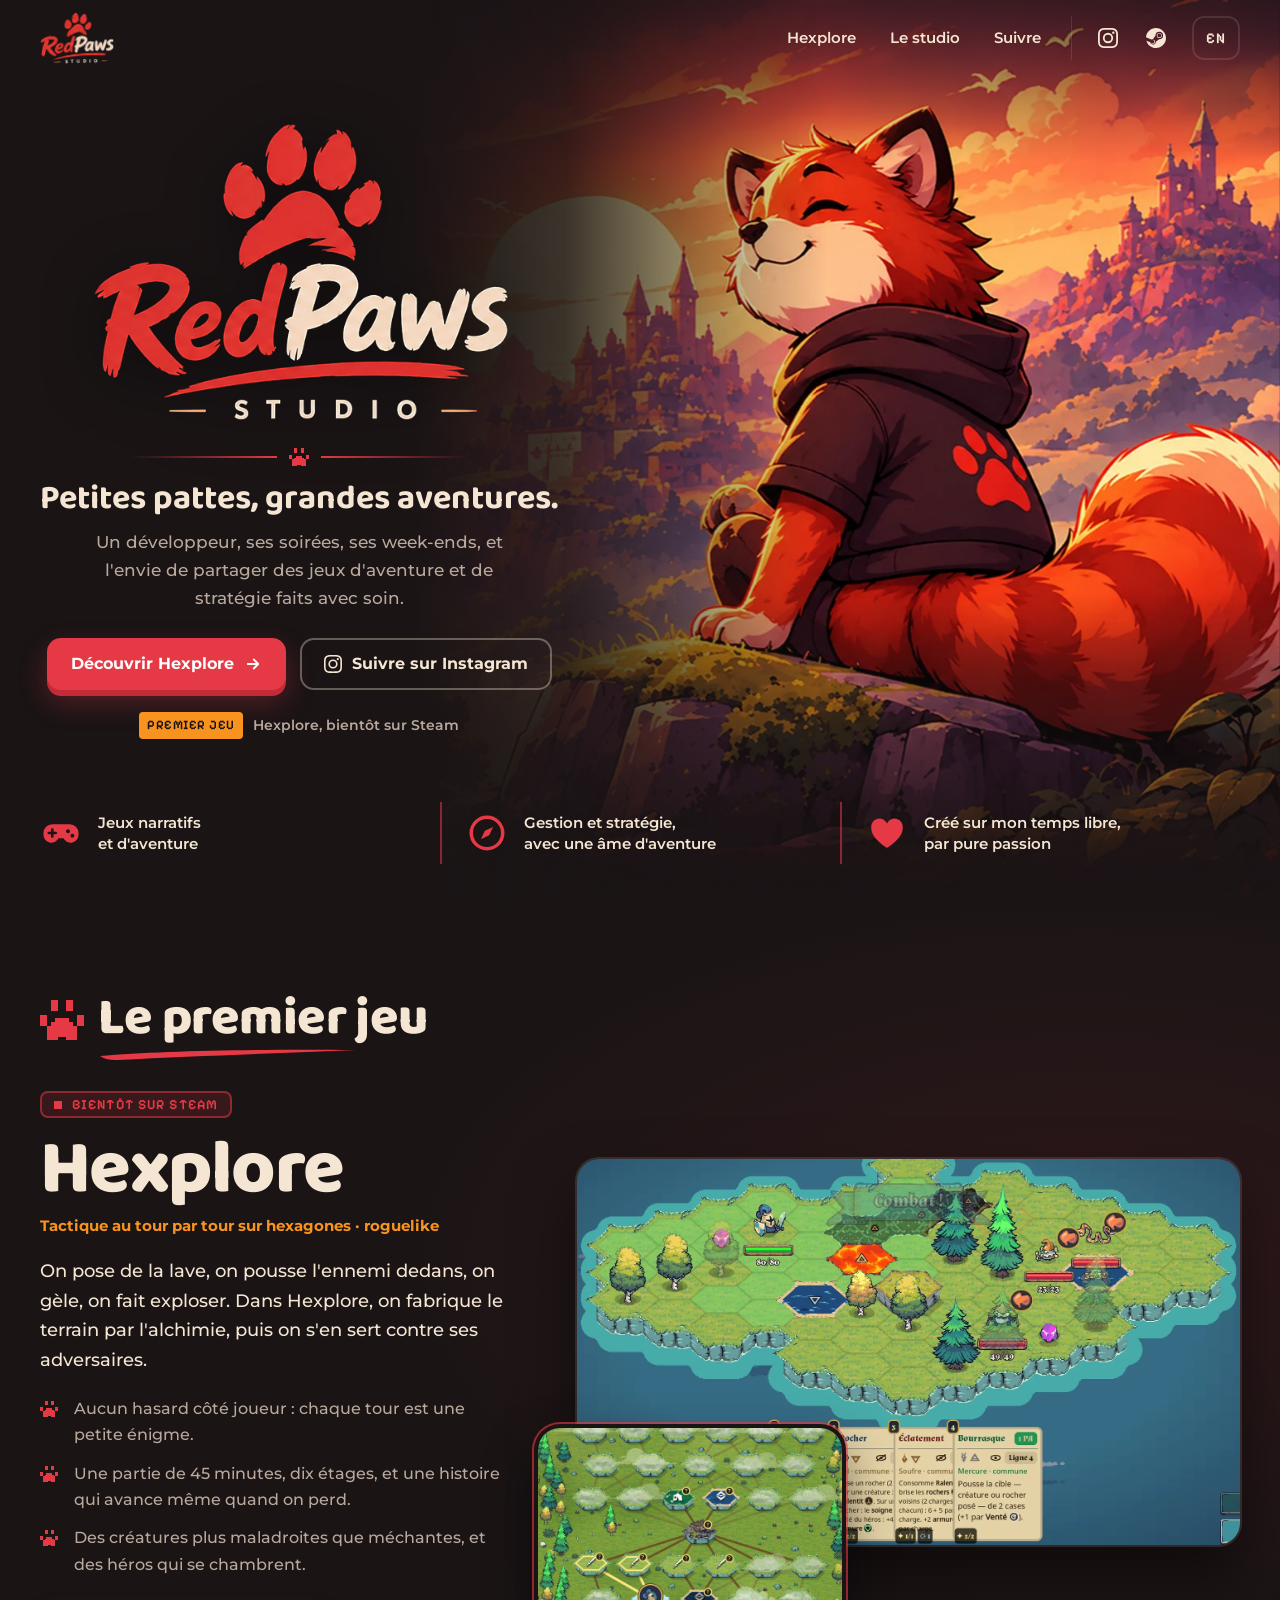
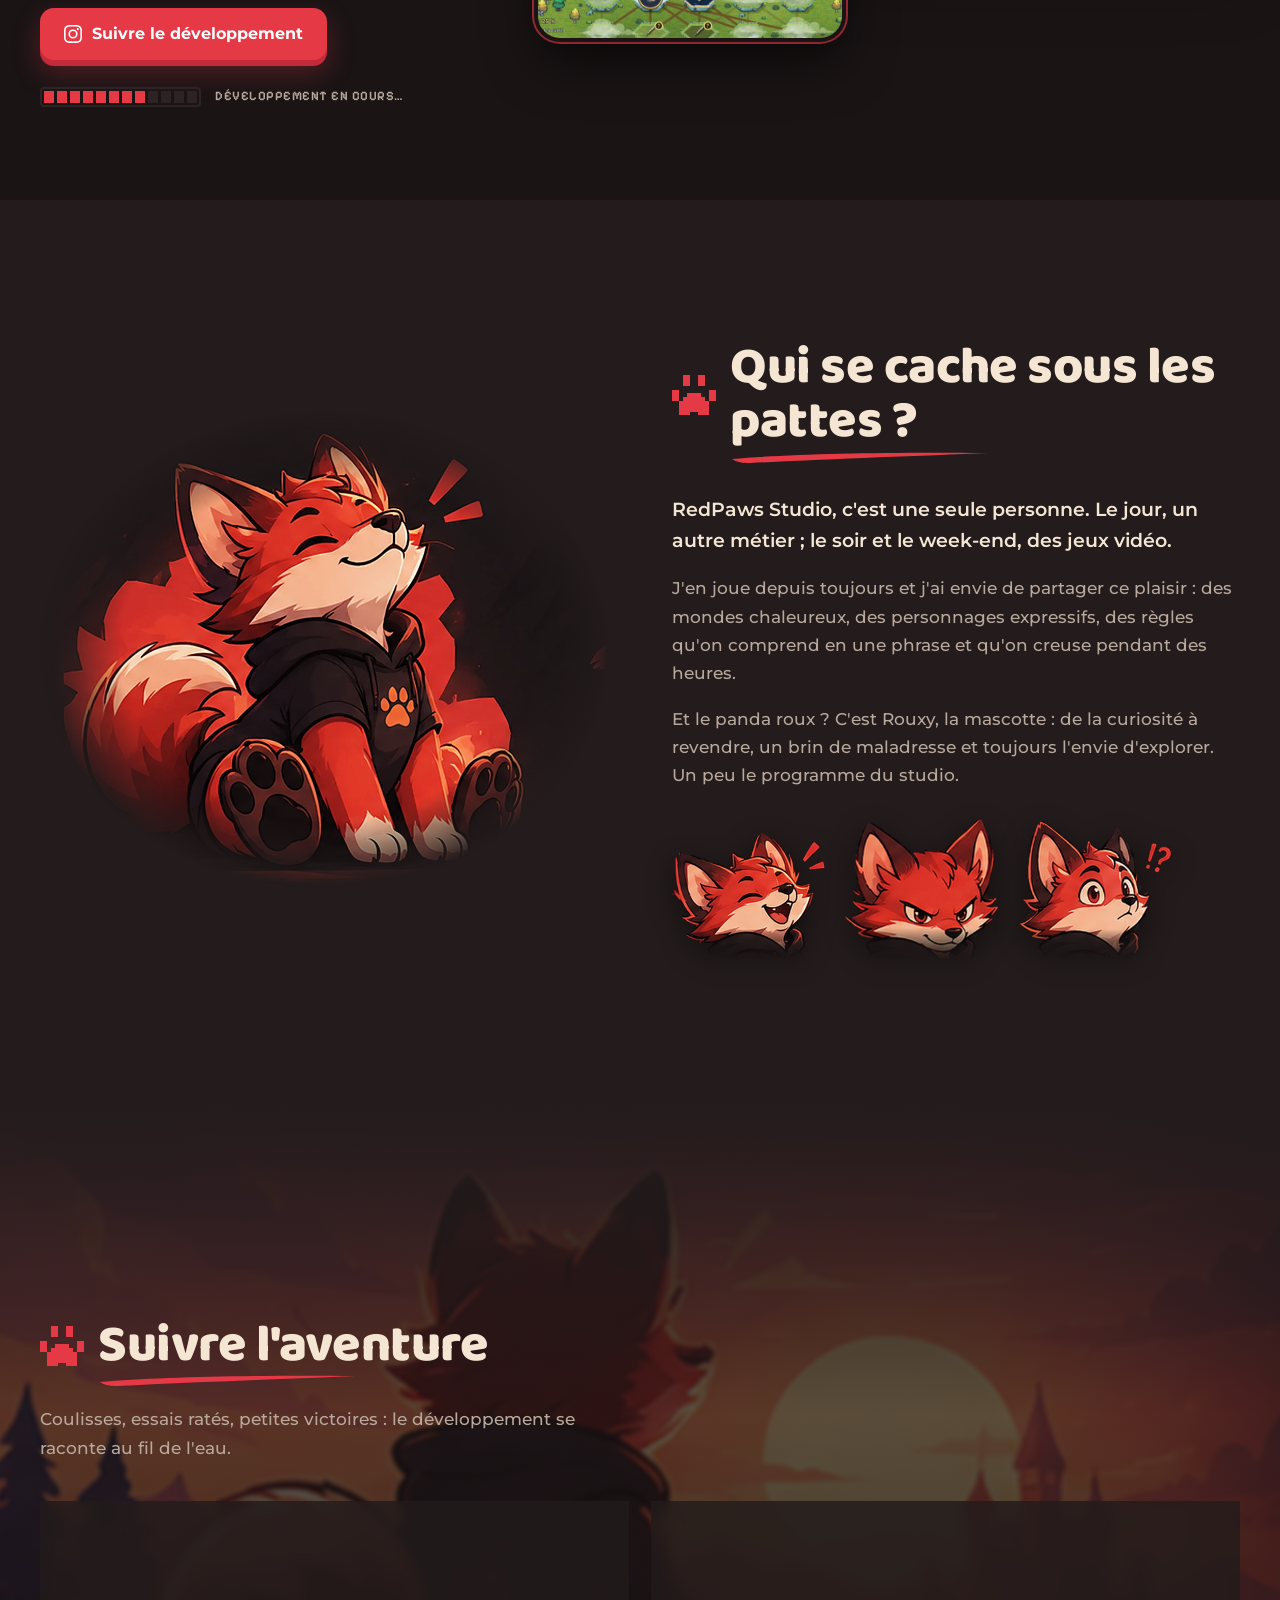
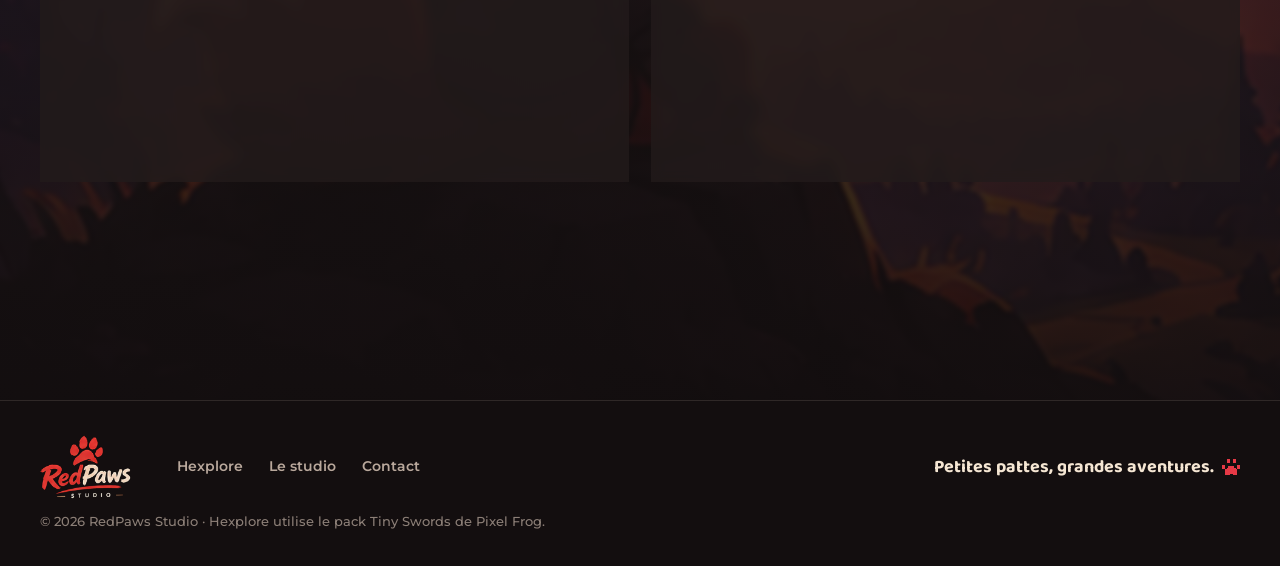
==== fr/index.html @ 0000f84b "Site bilingue : anglais à la racine, français sur /fr/ (hreflang, bouton EN/FR), captures du jeu en " ====
<!doctype html>
<html lang="fr" data-type="software">
<head>
  <meta charset="utf-8">
  <meta name="viewport" content="width=device-width, initial-scale=1">
  <title>RedPaws Studio · Petites pattes, grandes aventures</title>
  <meta name="description" content="RedPaws Studio, studio indépendant d'une seule personne : des jeux d'aventure, de récit et de stratégie faits avec soin. Premier jeu : Hexplore, bientôt sur Steam.">
  <meta name="page-type" content="software">
  <meta name="site-kind" content="gaming">
  <meta name="theme-color" content="#1a1415">
  <meta name="color-scheme" content="dark">

  <!-- Partage (Discord, Instagram, X…) -->
  <meta property="og:type" content="website">
  <meta property="og:site_name" content="RedPaws Studio">
  <meta property="og:title" content="RedPaws Studio · Petites pattes, grandes aventures">
  <meta property="og:description" content="Des jeux d'aventure, de récit et de stratégie faits avec soin. Premier jeu : Hexplore, bientôt sur Steam.">
  <meta property="og:image" content="https://redpawsstudio.github.io/assets/img/partage.jpg">
  <meta property="og:url" content="https://redpawsstudio.github.io/fr/">
  <meta property="og:locale" content="fr_FR">
  <meta property="og:locale:alternate" content="en_US">
  <meta name="twitter:card" content="summary_large_image">

  <link rel="canonical" href="https://redpawsstudio.github.io/fr/">
  <link rel="alternate" hreflang="en" href="https://redpawsstudio.github.io/">
  <link rel="alternate" hreflang="fr" href="https://redpawsstudio.github.io/fr/">
  <link rel="alternate" hreflang="x-default" href="https://redpawsstudio.github.io/">
  <link rel="icon" type="image/png" href="../assets/img/favicon.png">
  <link rel="apple-touch-icon" href="../assets/img/apple-touch-icon.png">
  <link rel="preconnect" href="https://fonts.googleapis.com">
  <link rel="preconnect" href="https://fonts.gstatic.com" crossorigin>
  <link href="https://fonts.googleapis.com/css2?family=Baloo+2:wght@600;700;800&family=Montserrat:wght@400;500;600;700&family=Pixelify+Sans:wght@500;600&display=swap" rel="stylesheet">
  <link rel="preload" as="image" href="../assets/img/hero.webp">
  <link rel="stylesheet" href="../styles.css">
</head>
<body>
  <a class="skip" href="#content">Aller au contenu</a>

  <!-- Icônes : pattes pixel, réseaux (Simple Icons, CC0) -->
  <svg width="0" height="0" style="position:absolute" aria-hidden="true">
    <symbol id="i-paw" viewBox="0 0 12 11" shape-rendering="crispEdges">
      <rect x="0" y="4" width="2" height="3"/><rect x="3" y="0" width="2" height="3"/><rect x="7" y="0" width="2" height="3"/><rect x="10" y="4" width="2" height="3"/>
      <rect x="4" y="5" width="4" height="1"/><rect x="3" y="6" width="6" height="1"/><rect x="2" y="7" width="8" height="3"/><rect x="2" y="10" width="3" height="1"/><rect x="7" y="10" width="3" height="1"/>
    </symbol>
    <symbol id="i-instagram" viewBox="0 0 24 24"><path d="M12 2.16c3.2 0 3.58.01 4.85.07 1.17.05 1.8.25 2.23.41.56.22.96.48 1.38.9.42.42.68.82.9 1.38.16.42.36 1.06.41 2.23.06 1.27.07 1.65.07 4.85s-.01 3.58-.07 4.85c-.05 1.17-.25 1.8-.41 2.23-.22.56-.48.96-.9 1.38-.42.42-.82.68-1.38.9-.42.16-1.06.36-2.23.41-1.27.06-1.65.07-4.85.07s-3.58-.01-4.85-.07c-1.17-.05-1.8-.25-2.23-.41a3.7 3.7 0 0 1-1.38-.9 3.7 3.7 0 0 1-.9-1.38c-.16-.42-.36-1.06-.41-2.23C2.17 15.58 2.16 15.2 2.16 12s.01-3.58.07-4.85c.05-1.17.25-1.8.41-2.23.22-.56.48-.96.9-1.38.42-.42.82-.68 1.38-.9.42-.16 1.06-.36 2.23-.41C8.42 2.17 8.8 2.16 12 2.16M12 0C8.74 0 8.33.01 7.05.07 5.78.13 4.9.33 4.14.63a5.9 5.9 0 0 0-2.13 1.38A5.9 5.9 0 0 0 .63 4.14C.33 4.9.13 5.78.07 7.05.01 8.33 0 8.74 0 12s.01 3.67.07 4.95c.06 1.27.26 2.15.56 2.91.31.79.72 1.46 1.38 2.13a5.9 5.9 0 0 0 2.13 1.38c.76.3 1.64.5 2.91.56C8.33 23.99 8.74 24 12 24s3.67-.01 4.95-.07c1.27-.06 2.15-.26 2.91-.56a5.9 5.9 0 0 0 2.13-1.38 5.9 5.9 0 0 0 1.38-2.13c.3-.76.5-1.64.56-2.91.06-1.28.07-1.69.07-4.95s-.01-3.67-.07-4.95c-.06-1.27-.26-2.15-.56-2.91a5.9 5.9 0 0 0-1.38-2.13A5.9 5.9 0 0 0 19.86.63C19.1.33 18.22.13 16.95.07 15.67.01 15.26 0 12 0zm0 5.84a6.16 6.16 0 1 0 0 12.32 6.16 6.16 0 0 0 0-12.32zM12 16a4 4 0 1 1 0-8 4 4 0 0 1 0 8zm6.4-11.85a1.44 1.44 0 1 0 0 2.88 1.44 1.44 0 0 0 0-2.88z"/></symbol>
    <symbol id="i-steam" viewBox="0 0 24 24"><path d="M11.98 0C5.67 0 .5 4.86 0 11.04l6.44 2.66a3.4 3.4 0 0 1 1.92-.59h.19l2.87-4.15v-.06a4.54 4.54 0 0 1 4.53-4.53 4.54 4.54 0 0 1 4.53 4.53 4.54 4.54 0 0 1-4.53 4.53h-.1l-4.08 2.92v.16a3.4 3.4 0 0 1-3.4 3.4 3.42 3.42 0 0 1-3.34-2.74L.44 15.23C1.87 20.3 6.5 24 11.98 24c6.63 0 12-5.37 12-12s-5.37-12-12-12zM7.54 18.21l-1.47-.61a2.55 2.55 0 0 0 4.89-1.03 2.55 2.55 0 0 0-3.5-2.37l1.52.63a1.88 1.88 0 0 1-1.44 3.47zm11.41-9.3a3.02 3.02 0 0 0-3.02-3.02 3.02 3.02 0 1 0 3.02 3.02zm-5.28-.01a2.27 2.27 0 1 1 4.54 0 2.27 2.27 0 0 1-4.54 0z"/></symbol>
    <symbol id="i-mail" viewBox="0 0 24 24" fill="none" stroke="currentColor" stroke-width="2" stroke-linecap="round" stroke-linejoin="round"><rect x="2.5" y="4.5" width="19" height="15" rx="2.5"/><path d="m3.5 6.5 8.5 6.5 8.5-6.5"/></symbol>
    <symbol id="i-arrow" viewBox="0 0 24 24" fill="none" stroke="currentColor" stroke-width="2.4" stroke-linecap="round" stroke-linejoin="round"><path d="M5 12h13M13 6l6 6-6 6"/></symbol>
  </svg>

  <header class="top" data-top>
    <div class="wrap top__in">
      <a class="top__brand" href="#home" aria-label="RedPaws Studio, retour en haut">
        <img src="../assets/img/logo-nav.webp" alt="" width="599" height="423">
      </a>
      <button class="top__toggle" type="button" aria-expanded="false" aria-controls="menu" data-toggle>
        <span class="sr">Menu</span><i></i><i></i><i></i>
      </button>
      <nav class="top__nav" id="menu" aria-label="Navigation principale">
        <a href="#hexplore">Hexplore</a>
        <a href="#studio">Le studio</a>
        <a href="#follow">Suivre</a>
        <span class="top__social">
          <a class="icon-link" data-link="instagram" href="#follow" aria-label="Instagram de RedPaws Studio"><svg><use href="#i-instagram"/></svg></a>
          <a class="icon-link" data-link="steam" href="#hexplore" aria-label="Hexplore sur Steam"><svg><use href="#i-steam"/></svg></a>
        </span>
        <a class="top__lang" href="../" hreflang="en" lang="en" aria-label="English version">EN</a>
      </nav>
    </div>
  </header>

  <main id="content">
    <!-- 1. Accueil -->
    <section class="hero" id="home" data-enter>
      <div class="hero__art" aria-hidden="true">
        <img src="../assets/img/hero.webp" alt="" width="1395" height="1127" fetchpriority="high">
      </div>
      <div class="wrap hero__in">
        <div class="hero__copy">
          <h1 class="hero__logo"><img src="../assets/img/logo.webp" alt="RedPaws Studio" width="1034" height="763"></h1>
          <div class="divider" aria-hidden="true"><span></span><svg><use href="#i-paw"/></svg><span></span></div>
          <p class="hero__tagline">Petites pattes, grandes aventures.</p>
          <p class="hero__lead">Un développeur, ses soirées, ses week-ends, et l'envie de partager des jeux d'aventure et de stratégie faits avec soin.</p>
          <div class="hero__actions">
            <a class="btn btn--red" href="#hexplore">Découvrir Hexplore <svg><use href="#i-arrow"/></svg></a>
            <a class="btn btn--ghost" data-link="instagram" href="#follow"><svg><use href="#i-instagram"/></svg> Suivre sur Instagram</a>
          </div>
          <p class="hero__fact"><span class="px">Premier jeu</span> Hexplore, bientôt sur Steam</p>
        </div>
      </div>
      <ul class="wrap pillars" aria-label="Ce que fait le studio">
        <li>
          <svg viewBox="0 0 48 48" aria-hidden="true"><path d="M14 14h20a10 10 0 0 1 10 10v2a9 9 0 0 1-16 5.6l-1.2-1.6h-5.6L20 31.6A9 9 0 0 1 4 26v-2a10 10 0 0 1 10-10z" fill="currentColor"/><path d="M14 20v8M10 24h8" stroke="#1a1415" stroke-width="3" stroke-linecap="round"/><circle cx="32" cy="22" r="2.2" fill="#1a1415"/><circle cx="37" cy="27" r="2.2" fill="#1a1415"/></svg>
          <span>Jeux narratifs <br>et d'aventure</span>
        </li>
        <li>
          <svg viewBox="0 0 48 48" aria-hidden="true"><circle cx="24" cy="24" r="18" fill="none" stroke="currentColor" stroke-width="4"/><path d="m31 17-4.5 9.5L17 31l4.5-9.5z" fill="currentColor"/></svg>
          <span>Gestion et stratégie, <br>avec une âme d'aventure</span>
        </li>
        <li>
          <svg viewBox="0 0 48 48" aria-hidden="true"><path d="M24 41S6 30.5 6 18.5A9.5 9.5 0 0 1 24 13a9.5 9.5 0 0 1 18 5.5C42 30.5 24 41 24 41z" fill="currentColor"/></svg>
          <span>Créé sur mon temps libre, <br>par pure passion</span>
        </li>
      </ul>
    </section>

    <!-- 2. Hexplore -->
    <section class="game" id="hexplore">
      <div class="wrap">
        <h2 class="title"><svg aria-hidden="true"><use href="#i-paw"/></svg> Le premier jeu</h2>
        <div class="game__grid">
          <div class="game__copy">
            <p class="badge"><span class="badge__dot"></span>Bientôt sur Steam</p>
            <h3 class="game__name">Hexplore</h3>
            <p class="game__genre">Tactique au tour par tour sur hexagones · roguelike</p>
            <p class="game__pitch">On pose de la lave, on pousse l'ennemi dedans, on gèle, on fait exploser. Dans Hexplore, on fabrique le terrain par l'alchimie, puis on s'en sert contre ses adversaires.</p>
            <ul class="paws">
              <li><svg aria-hidden="true"><use href="#i-paw"/></svg>Aucun hasard côté joueur : chaque tour est une petite énigme.</li>
              <li><svg aria-hidden="true"><use href="#i-paw"/></svg>Une partie de 45 minutes, dix étages, et une histoire qui avance même quand on perd.</li>
              <li><svg aria-hidden="true"><use href="#i-paw"/></svg>Des créatures plus maladroites que méchantes, et des héros qui se chambrent.</li>
            </ul>
            <div class="game__actions">
              <!-- Bouton Steam, écrit pour le jour où la page Steam existe (logo Steam, « liste de souhaits »).
                   Tant que LIENS.steam est vide dans script.js, le script le transforme au chargement :
                   lien vers Instagram, logo Instagram, et le texte de data-soon (« Suivre le développement »). -->
              <a class="btn btn--red" data-link="steam" data-soon="Suivre le développement" href="#follow"><svg><use href="#i-steam"/></svg> <span data-label>Ajouter à ma liste de souhaits</span></a>
            </div>
            <div class="loading" aria-hidden="true">
              <div class="loading__bar"><i></i><i></i><i></i><i></i><i></i><i></i><i></i><i></i><i></i><i></i><i></i><i></i></div>
              <span class="px">Développement en cours…</span>
            </div>
          </div>
          <div class="game__media">
            <figure class="shot shot--main">
              <img src="../assets/img/hexplore-combat.webp" alt="Un combat d'Hexplore : le héros face à des créatures sur une île d'hexagones, avec de la lave et de l'eau posées sur le terrain" width="1600" height="933" loading="lazy">
            </figure>
            <figure class="shot shot--side">
              <img src="../assets/img/hexplore-ile.webp" alt="La carte d'une île d'Hexplore, explorée case par case, la brume recouvrant les lieux encore inconnus" width="1400" height="963" loading="lazy">
            </figure>
          </div>
        </div>
      </div>
    </section>

    <!-- 3. Le studio -->
    <section class="studio" id="studio">
      <div class="wrap studio__grid">
        <div class="studio__art">
          <img src="../assets/img/mascotte.webp" alt="Rouxy, la mascotte de RedPaws Studio : un panda roux en sweat à capuche noir, assis, le sourire jusqu'aux oreilles" width="1100" height="920" loading="lazy">
        </div>
        <div class="studio__copy">
          <h2 class="title"><svg aria-hidden="true"><use href="#i-paw"/></svg> Qui se cache sous les pattes ?</h2>
          <p>RedPaws Studio, c'est une seule personne. Le jour, un autre métier ; le soir et le week-end, des jeux vidéo.</p>
          <p>J'en joue depuis toujours et j'ai envie de partager ce plaisir : des mondes chaleureux, des personnages expressifs, des règles qu'on comprend en une phrase et qu'on creuse pendant des heures.</p>
          <p>Et le panda roux ? C'est Rouxy, la mascotte : de la curiosité à revendre, un brin de maladresse et toujours l'envie d'explorer. Un peu le programme du studio.</p>
          <div class="studio__faces">
            <img src="../assets/img/mascotte-rire.webp" alt="Rouxy éclate de rire" width="529" height="435" loading="lazy">
            <img src="../assets/img/mascotte-malice.webp" alt="Rouxy, le regard plein de malice" width="458" height="420" loading="lazy">
            <img src="../assets/img/mascotte-surprise.webp" alt="Rouxy, les yeux ronds de surprise" width="476" height="429" loading="lazy">
          </div>
        </div>
      </div>
    </section>

    <!-- 4. Suivre et contact -->
    <section class="follow" id="follow">
      <div class="follow__bg" aria-hidden="true"><img src="../assets/img/panorama.webp" alt="" width="1095" height="753" loading="lazy"></div>
      <div class="wrap">
        <h2 class="title"><svg aria-hidden="true"><use href="#i-paw"/></svg> Suivre l'aventure</h2>
        <p class="follow__lead">Coulisses, essais ratés, petites victoires : le développement se raconte au fil de l'eau.</p>
        <div class="cards">
          <a class="card" data-link="instagram" href="#follow">
            <span class="card__icon"><svg><use href="#i-instagram"/></svg></span>
            <span class="card__kicker px">Instagram</span>
            <span class="card__title" data-text="instagram-handle">@redpawsstudio</span>
            <span class="card__text">Des combos en vidéo, des croquis et l'avancée de la semaine.</span>
            <span class="card__go">Voir le compte <svg><use href="#i-arrow"/></svg></span>
          </a>
          <a class="card" data-link="steam" data-soon-card href="#hexplore">
            <span class="card__icon"><svg><use href="#i-steam"/></svg></span>
            <span class="card__kicker px">Steam</span>
            <span class="card__title">Hexplore</span>
            <span class="card__text">Ajoutez-le à votre liste de souhaits : Steam vous préviendra le jour de la sortie.</span>
            <span class="card__go"><span data-soon-label data-soon="Page à venir : suivre sur Instagram">Ouvrir la page Steam</span> <svg><use href="#i-arrow"/></svg></span>
          </a>
          <a class="card" data-link="email" href="#follow">
            <span class="card__icon"><svg><use href="#i-mail"/></svg></span>
            <span class="card__kicker px">Contact</span>
            <span class="card__title" data-text="email">Écrire au studio</span>
            <span class="card__text">Une question, un retour de test, une idée : je lis tout et je réponds, parfois avec un peu de retard.</span>
            <span class="card__go">Envoyer un message <svg><use href="#i-arrow"/></svg></span>
          </a>
        </div>
      </div>
    </section>
  </main>

  <footer class="foot">
    <div class="wrap foot__in">
      <a class="foot__brand" href="#home" aria-label="RedPaws Studio, retour en haut"><img src="../assets/img/logo-nav.webp" alt="" width="599" height="423" loading="lazy"></a>
      <nav class="foot__nav" aria-label="Pied de page">
        <a href="#hexplore">Hexplore</a><a href="#studio">Le studio</a><a href="#follow">Contact</a>
      </nav>
      <p class="foot__motto">Petites pattes, grandes aventures. <svg aria-hidden="true"><use href="#i-paw"/></svg></p>
      <p class="foot__legal">© <span data-year>2026</span> RedPaws Studio · Hexplore utilise le pack Tiny Swords de Pixel Frog.</p>
    </div>
  </footer>

  <script src="../script.js"></script>
</body>
</html>
---- styles.css ----
/* RedPaws Studio : charte de Concept.png (palette, Baloo 2 + Montserrat), une touche de pixel art (Pixelify Sans). */
:root {
  --red: #e63946;
  --red-deep: #c42a37;
  --orange: #f7931e;
  --cream: #f5e6d3;
  --ink: #1a1415;          /* le noir chaud des illustrations */
  --ink-2: #231b1c;
  --ink-3: #2e2324;
  --muted: #b9a89c;        /* texte secondaire lisible sur fond sombre */
  --grey: #6b6b6b;
  --line: rgba(245, 230, 211, .12);
  --radius: 14px;
  --radius-lg: 22px;
  --wrap: 1200px;
  --gutter: clamp(16px, 4vw, 40px);
  --head: 76px;
  --f-title: "Baloo 2", "Trebuchet MS", system-ui, sans-serif;
  --f-text: "Montserrat", system-ui, -apple-system, "Segoe UI", sans-serif;
  --f-pixel: "Pixelify Sans", "Courier New", monospace;
  color-scheme: dark;
}

*, *::before, *::after { box-sizing: border-box; }
html { scroll-behavior: smooth; scroll-padding-top: var(--head); -webkit-text-size-adjust: 100%; }
body {
  margin: 0;
  background: var(--ink);
  color: var(--cream);
  font: 500 17px/1.65 var(--f-text);
  -webkit-font-smoothing: antialiased;
  overflow-x: hidden;
}
img { display: block; max-width: 100%; height: auto; }
a { color: inherit; }
svg { width: 1em; height: 1em; fill: currentColor; flex: none; }
h1, h2, h3, p, ul, figure { margin: 0; }
.sr { position: absolute; width: 1px; height: 1px; overflow: hidden; clip: rect(0 0 0 0); white-space: nowrap; }
.px { font-family: var(--f-pixel); font-weight: 600; letter-spacing: .04em; text-transform: uppercase; }
.wrap { width: 100%; max-width: calc(var(--wrap) + 2 * var(--gutter)); margin-inline: auto; padding-inline: var(--gutter); }

.skip {
  position: fixed; left: 16px; top: -60px; z-index: 100;
  background: var(--cream); color: var(--ink); padding: 10px 16px; border-radius: 10px;
  font-weight: 700; text-decoration: none; transition: top .2s;
}
.skip:focus { top: 12px; }
:focus-visible { outline: 3px solid var(--orange); outline-offset: 3px; border-radius: 6px; }

/* ---------- En-tête ---------- */
.top {
  position: fixed; inset: 0 0 auto; z-index: 50; height: var(--head);
  transition: background .3s, box-shadow .3s;
}
.top.is-scrolled { background: rgba(26, 20, 21, .9); backdrop-filter: blur(10px); box-shadow: 0 1px 0 var(--line); }
.top__in { height: 100%; display: flex; align-items: center; justify-content: space-between; gap: 24px; }
.top__brand img { height: 52px; width: auto; transition: transform .25s; }
.top__brand:hover img { transform: rotate(-3deg) scale(1.04); }
.top__nav { display: flex; align-items: center; gap: 6px; }
.top__nav > a {
  position: relative; padding: 12px 14px; text-decoration: none; font-weight: 600; font-size: 15px;
}
.top__nav > a::after {
  content: ""; position: absolute; left: 14px; right: 14px; bottom: 6px; height: 3px; border-radius: 3px;
  background: var(--red); transform: scaleX(0); transform-origin: left; transition: transform .25s;
}
.top__nav > a:hover::after { transform: scaleX(1); }
.top__social { display: flex; gap: 4px; margin-left: 10px; padding-left: 14px; border-left: 1px solid var(--line); }
.icon-link {
  display: grid; place-items: center; width: 44px; height: 44px; border-radius: 12px;
  font-size: 20px; transition: background .2s, color .2s, transform .2s;
}
.icon-link:hover { background: var(--ink-3); color: var(--red); transform: translateY(-2px); }
.top__toggle { display: none; }
.top__lang {
  display: grid; place-items: center; min-width: 44px; height: 44px; margin-left: 8px; padding: 0 10px; border-radius: 12px;
  font: 600 14px/1 var(--f-pixel); letter-spacing: .08em; text-decoration: none; color: var(--cream);
  box-shadow: inset 0 0 0 2px var(--line); transition: box-shadow .2s, color .2s, transform .2s;
}
.top__lang:hover { color: var(--red); box-shadow: inset 0 0 0 2px var(--red); transform: translateY(-2px); }

/* ---------- Boutons ---------- */
.btn {
  display: inline-flex; align-items: center; gap: 10px; min-height: 52px; padding: 0 24px;
  border-radius: var(--radius); font: 700 16px/1 var(--f-text); text-decoration: none;
  transition: transform .18s, box-shadow .18s, background .18s, color .18s;
}
.btn svg { font-size: 18px; }
.btn:hover { transform: translateY(-2px); }
.btn:active { transform: translateY(1px); }
.btn--red { background: var(--red); color: #fff; box-shadow: 0 6px 0 var(--red-deep), 0 12px 28px rgba(230, 57, 70, .3); }
.btn--red:hover { box-shadow: 0 8px 0 var(--red-deep), 0 16px 34px rgba(230, 57, 70, .4); }
.btn--red:active { box-shadow: 0 3px 0 var(--red-deep), 0 6px 14px rgba(230, 57, 70, .3); }
.btn--ghost { color: var(--cream); box-shadow: inset 0 0 0 2px rgba(245, 230, 211, .35); }
.btn--ghost:hover { box-shadow: inset 0 0 0 2px var(--cream); background: rgba(245, 230, 211, .06); }

/* ---------- Titres de section : patte pixel + coup de pinceau ---------- */
.title {
  display: inline-flex; align-items: center; gap: 14px; position: relative;
  font: 800 clamp(34px, 4.4vw, 52px)/1.05 var(--f-title); letter-spacing: -.01em; padding-bottom: 14px;
}
.title svg { color: var(--red); font-size: .85em; }
.title::after {
  content: ""; position: absolute; left: calc(.85em + 14px); bottom: 0; width: min(260px, 70%); height: 14px;
  background: url("data:image/svg+xml,%3Csvg xmlns='http://www.w3.org/2000/svg' viewBox='0 0 260 14'%3E%3Cpath d='M2 9C60 4 150 2 258 3c-70 3-160 6-238 10-8 .4-14-1-18-4z' fill='%23e63946'/%3E%3C/svg%3E") no-repeat left / 100% 100%;
}

/* ---------- 1. Accueil ---------- */
.hero { position: relative; min-height: 100svh; display: flex; flex-direction: column; isolation: isolate; overflow: hidden; }
.hero__art { position: absolute; inset: 0 0 0 auto; width: min(68%, 1100px); z-index: -1; }
.hero__art img { width: 100%; height: 100%; object-fit: cover; object-position: 30% 35%; }
.hero__art::after {
  content: ""; position: absolute; inset: 0;
  background:
    linear-gradient(90deg, var(--ink) 0%, rgba(26, 20, 21, .85) 18%, rgba(26, 20, 21, 0) 48%),
    linear-gradient(0deg, var(--ink) 0%, rgba(26, 20, 21, 0) 34%),
    linear-gradient(180deg, rgba(26, 20, 21, .7) 0%, rgba(26, 20, 21, 0) 18%);
}
.hero__in { flex: 1; display: flex; align-items: center; padding-top: calc(var(--head) + 24px); padding-bottom: 32px; }
.hero__copy { max-width: 560px; display: flex; flex-direction: column; align-items: center; text-align: center; }
.hero__logo img { width: min(420px, 78vw); filter: drop-shadow(0 10px 30px rgba(0, 0, 0, .45)); }
.divider { display: flex; align-items: center; gap: 12px; width: min(340px, 80%); margin: 14px 0 12px; color: var(--red); }
.divider span { flex: 1; height: 2px; background: linear-gradient(90deg, transparent, var(--red)); }
.divider span:last-child { background: linear-gradient(90deg, var(--red), transparent); }
.divider svg { font-size: 20px; }
.hero__tagline { font: 700 clamp(26px, 3vw, 34px)/1.15 var(--f-title); }
.hero__lead { margin-top: 10px; color: var(--muted); max-width: 440px; }
.hero__actions { display: flex; flex-wrap: wrap; justify-content: center; gap: 14px; margin-top: 26px; }
.hero__fact { margin-top: 22px; font-size: 14px; font-weight: 600; color: var(--muted); display: flex; align-items: center; gap: 10px; flex-wrap: wrap; justify-content: center; }
.hero__fact .px { color: var(--ink); background: var(--orange); padding: 3px 8px 2px; border-radius: 4px; font-size: 13px; }

.pillars {
  list-style: none; display: grid; grid-template-columns: repeat(3, 1fr); padding-bottom: 36px; padding-top: 8px;
}
.pillars li { display: flex; align-items: center; gap: 16px; padding: 10px 24px; font-weight: 600; font-size: 15px; line-height: 1.4; }
.pillars li + li { border-left: 2px solid rgba(230, 57, 70, .55); }
.pillars li:first-child { padding-left: 0; }
.pillars svg { font-size: 42px; color: var(--red); }

/* Entrée du héros, une fois au chargement */
[data-enter] .hero__copy > *, [data-enter] .pillars li { animation: rise .8s cubic-bezier(.2, .8, .2, 1) both; }
[data-enter] .hero__copy > :nth-child(2) { animation-delay: .12s; }
[data-enter] .hero__copy > :nth-child(3) { animation-delay: .2s; }
[data-enter] .hero__copy > :nth-child(4) { animation-delay: .28s; }
[data-enter] .hero__copy > :nth-child(5) { animation-delay: .36s; }
[data-enter] .hero__copy > :nth-child(6) { animation-delay: .44s; }
[data-enter] .pillars li { animation-delay: .55s; }
[data-enter] .hero__art img { animation: settle 1.6s cubic-bezier(.2, .8, .2, 1) both; }
@keyframes rise { from { opacity: 0; transform: translateY(18px); } }
@keyframes settle { from { opacity: 0; transform: scale(1.06); } }

/* ---------- 2. Hexplore ---------- */
.game, .studio, .follow { min-height: 100svh; display: flex; align-items: center; }
.game { padding: clamp(64px, 7vw, 84px) 0; background: radial-gradient(80% 60% at 85% 40%, rgba(230, 57, 70, .1), transparent 70%), var(--ink); }
.game__grid { display: grid; grid-template-columns: 5fr 7fr; gap: clamp(32px, 5vw, 64px); align-items: center; margin-top: 28px; }
.badge {
  display: inline-flex; align-items: center; gap: 10px; padding: 7px 14px 6px; border-radius: 8px;
  background: rgba(230, 57, 70, .14); color: var(--red); box-shadow: inset 0 0 0 2px rgba(230, 57, 70, .5);
  font: 600 14px/1 var(--f-pixel); letter-spacing: .08em; text-transform: uppercase;
}
.badge__dot { width: 8px; height: 8px; background: var(--red); animation: blink 1.2s steps(2, jump-none) infinite; }
@keyframes blink { 50% { opacity: .2; } }
.game__name { margin-top: 16px; font: 800 clamp(48px, 6vw, 76px)/.95 var(--f-title); letter-spacing: -.02em; }
.game__genre { margin-top: 8px; color: var(--orange); font-weight: 700; font-size: 15px; }
.game__pitch { margin-top: 18px; font-size: 18px; }
.paws { list-style: none; padding: 0; margin-top: 20px; display: grid; gap: 12px; }
.paws li { display: grid; grid-template-columns: 22px 1fr; gap: 12px; color: var(--muted); font-size: 16px; }
.paws svg { color: var(--red); font-size: 18px; margin-top: 4px; }
.game__actions { margin-top: 30px; }
.loading { margin-top: 26px; display: flex; align-items: center; gap: 14px; color: var(--muted); font-size: 13px; }
.loading__bar { display: flex; gap: 3px; padding: 4px; border-radius: 4px; box-shadow: inset 0 0 0 2px var(--ink-3); }
.loading__bar i { width: 10px; height: 12px; background: var(--ink-3); animation: fill 3.2s steps(1) infinite; }
.loading__bar i:nth-child(-n+8) { background: var(--red); animation: none; }
.loading__bar i:nth-child(9) { animation-delay: 0s; }
.loading__bar i:nth-child(10) { animation-delay: .8s; }
.loading__bar i:nth-child(11) { animation-delay: 1.6s; }
.loading__bar i:nth-child(12) { animation-delay: 2.4s; }
@keyframes fill { 0%, 100% { background: var(--ink-3); } 50% { background: var(--orange); } }

.game__media { position: relative; padding-bottom: 14%; }
.shot { border-radius: var(--radius-lg); overflow: hidden; background: var(--ink-2); box-shadow: 0 0 0 2px var(--line), 0 30px 60px rgba(0, 0, 0, .5); }
.shot img { width: 100%; transition: transform .5s cubic-bezier(.2, .8, .2, 1); }
.shot:hover img { transform: scale(1.03); }
.shot--main { width: 100%; }
.shot--side { position: absolute; left: -6%; bottom: 0; width: 46%; box-shadow: 0 0 0 4px var(--ink), 0 0 0 6px rgba(230, 57, 70, .6), 0 24px 50px rgba(0, 0, 0, .6); }

/* ---------- 3. Le studio ---------- */
.studio { padding: clamp(72px, 10vw, 120px) 0; background: var(--ink-2); position: relative; }
.studio__grid { position: relative; display: grid; grid-template-columns: 1fr 1fr; gap: clamp(32px, 5vw, 72px); align-items: center; }
.studio__art img {
  width: 100%;
  -webkit-mask-image: radial-gradient(closest-side, #000 72%, transparent 100%);
  mask-image: radial-gradient(closest-side, #000 72%, transparent 100%);
}
.studio__copy p { margin-top: 18px; color: var(--muted); }
.studio__copy .title + p { margin-top: 30px; color: var(--cream); font-size: 19px; font-weight: 600; }
.studio__faces { display: flex; align-items: flex-end; gap: clamp(8px, 2vw, 20px); margin-top: 30px; max-width: 500px; }
.studio__faces img { flex: 1 1 0; min-width: 0; filter: drop-shadow(0 8px 14px rgba(0, 0, 0, .45)); transition: transform .3s cubic-bezier(.3, 1.6, .5, 1); }
.studio__faces img:hover { transform: translateY(-6px) scale(1.04); }

/* ---------- 4. Suivre ---------- */
.follow { position: relative; padding: clamp(72px, 10vw, 120px) 0; isolation: isolate; overflow: hidden; }
.follow__bg { position: absolute; inset: 0; z-index: -1; }
.follow__bg img { width: 100%; height: 100%; object-fit: cover; object-position: 50% 60%; }
.follow__bg img { filter: blur(2px) saturate(1.1); transform: scale(1.02); }
.follow__bg::after { content: ""; position: absolute; inset: 0; background: linear-gradient(180deg, var(--ink-2) 0%, rgba(26, 20, 21, .72) 35%, rgba(19, 14, 15, .92) 100%); }
.follow__lead { margin-top: 18px; max-width: 560px; color: var(--muted); }
.cards { display: grid; grid-template-columns: repeat(var(--n, 3), 1fr); gap: 22px; margin-top: 40px; }
.card {
  display: flex; flex-direction: column; gap: 6px; padding: 26px; border-radius: var(--radius-lg); text-decoration: none;
  background: rgba(35, 27, 28, .82); backdrop-filter: blur(6px); box-shadow: inset 0 0 0 1px var(--line);
  transition: transform .2s, box-shadow .2s, background .2s;
}
.card[hidden] { display: none; }
.card:hover { transform: translateY(-2px); box-shadow: inset 0 0 0 2px var(--red), 0 18px 40px rgba(0, 0, 0, .4); }
.card__icon { display: grid; place-items: center; width: 52px; height: 52px; border-radius: 14px; background: var(--red); color: #fff; font-size: 26px; margin-bottom: 12px; }
.card__kicker { color: var(--orange); font-size: 13px; }
.card__title { font: 800 26px/1.15 var(--f-title); overflow-wrap: break-word; }
.card__title--mail { font-size: clamp(20px, 2vw, 24px); }
.card__text { color: var(--muted); font-size: 15px; flex: 1; }
.card__go { display: inline-flex; align-items: center; gap: 8px; margin-top: 14px; font-weight: 700; font-size: 15px; color: var(--cream); }
.card__go svg { transition: transform .2s; }
.card:hover .card__go svg { transform: translateX(4px); }

/* ---------- Pied de page ---------- */
.foot { background: #130e0f; border-top: 1px solid var(--line); padding: 34px 0; }
.foot__in { display: grid; grid-template-columns: auto 1fr auto; align-items: center; gap: 12px 36px; }
.foot__brand img { height: 64px; width: auto; }
.foot__nav { display: flex; flex-wrap: wrap; gap: 4px 6px; }
.foot__nav a { padding: 12px 10px; font-size: 14px; font-weight: 600; text-decoration: none; color: var(--muted); }
.foot__nav a:hover { color: var(--cream); text-decoration: underline; text-decoration-color: var(--red); text-underline-offset: 6px; }
.foot__motto { font: 700 18px/1 var(--f-title); display: flex; gap: 8px; align-items: center; }
.foot__motto svg { color: var(--red); }
.foot__legal { grid-column: 1 / -1; font-size: 13px; color: var(--grey); color: #8c7f77; }

/* ---------- Tablettes ---------- */
@media (max-width: 980px) {
  .game__grid, .studio__grid { grid-template-columns: 1fr; }
  .studio__art { max-width: 460px; margin-inline: auto; }
  .cards { grid-template-columns: 1fr !important; }
  .hero__art { width: 100%; opacity: .55; }
  .hero__art::after { background: linear-gradient(0deg, var(--ink) 4%, rgba(26, 20, 21, .35) 50%, rgba(26, 20, 21, .7) 100%); }
  .hero__copy { margin-inline: auto; }
}

/* ---------- Téléphones ---------- */
@media (max-width: 760px) {
  :root { --head: 64px; }
  body { font-size: 16px; }
  .top { background: rgba(26, 20, 21, .92); backdrop-filter: blur(10px); }
  .top__brand img { height: 44px; }
  .top__toggle {
    display: grid; align-content: center; gap: 5px; width: 48px; height: 48px; padding: 0 12px;
    background: none; border: 0; border-radius: 12px; color: var(--cream); cursor: pointer;
  }
  .top__toggle i { display: block; height: 3px; border-radius: 2px; background: currentColor; transition: transform .25s, opacity .25s; }
  .top__toggle[aria-expanded="true"] i:nth-of-type(1) { transform: translateY(8px) rotate(45deg); }
  .top__toggle[aria-expanded="true"] i:nth-of-type(2) { opacity: 0; }
  .top__toggle[aria-expanded="true"] i:nth-of-type(3) { transform: translateY(-8px) rotate(-45deg); }
  .top__nav {
    position: fixed; inset: var(--head) 0 0; flex-direction: column; align-items: stretch; gap: 0;
    padding: 20px var(--gutter); background: var(--ink); visibility: hidden; opacity: 0; transition: opacity .25s, visibility .25s;
  }
  .top__nav.is-open { visibility: visible; opacity: 1; }
  .top__nav > a { font: 800 30px/1.2 var(--f-title); padding: 14px 0; border-bottom: 1px solid var(--line); }
  .top__nav > a::after { display: none; }
  .top__social { margin: 20px 0 0; padding: 0; border: 0; gap: 10px; }
  .top__social .icon-link { width: 52px; height: 52px; background: var(--ink-3); font-size: 24px; }
  .top__lang { align-self: flex-start; margin: 16px 0 0; height: 52px; min-width: 64px; font-size: 18px; }

  .hero__art { opacity: .45; }
  .hero__actions { flex-direction: column; align-self: stretch; }
  .hero__actions .btn { justify-content: center; }
  .hero__in { padding-top: calc(var(--head) + 12px); padding-bottom: 16px; }
  .hero__logo img { width: min(250px, 66vw); }
  .divider { margin: 8px 0; }
  .hero__actions { margin-top: 18px; gap: 10px; }
  .hero__fact { margin-top: 14px; }
  .pillars { gap: 8px; padding-bottom: 20px; }
  .pillars li, .pillars li:first-child { flex-direction: column; gap: 6px; padding: 4px 0; text-align: center; font-size: 12.5px; }
  .pillars li + li { border-left: 0; }
  .pillars svg { font-size: 30px; }
  .pillars br { display: none; }
  .game__actions .btn { width: 100%; justify-content: center; }
  .shot--side { left: auto; right: -4px; width: 52%; }
  .game__media { padding-bottom: 22%; }
  .foot__in { grid-template-columns: 1fr; justify-items: start; }
}

@media (prefers-reduced-motion: reduce) {
  *, *::before, *::after { animation: none !important; transition: none !important; scroll-behavior: auto !important; }
}
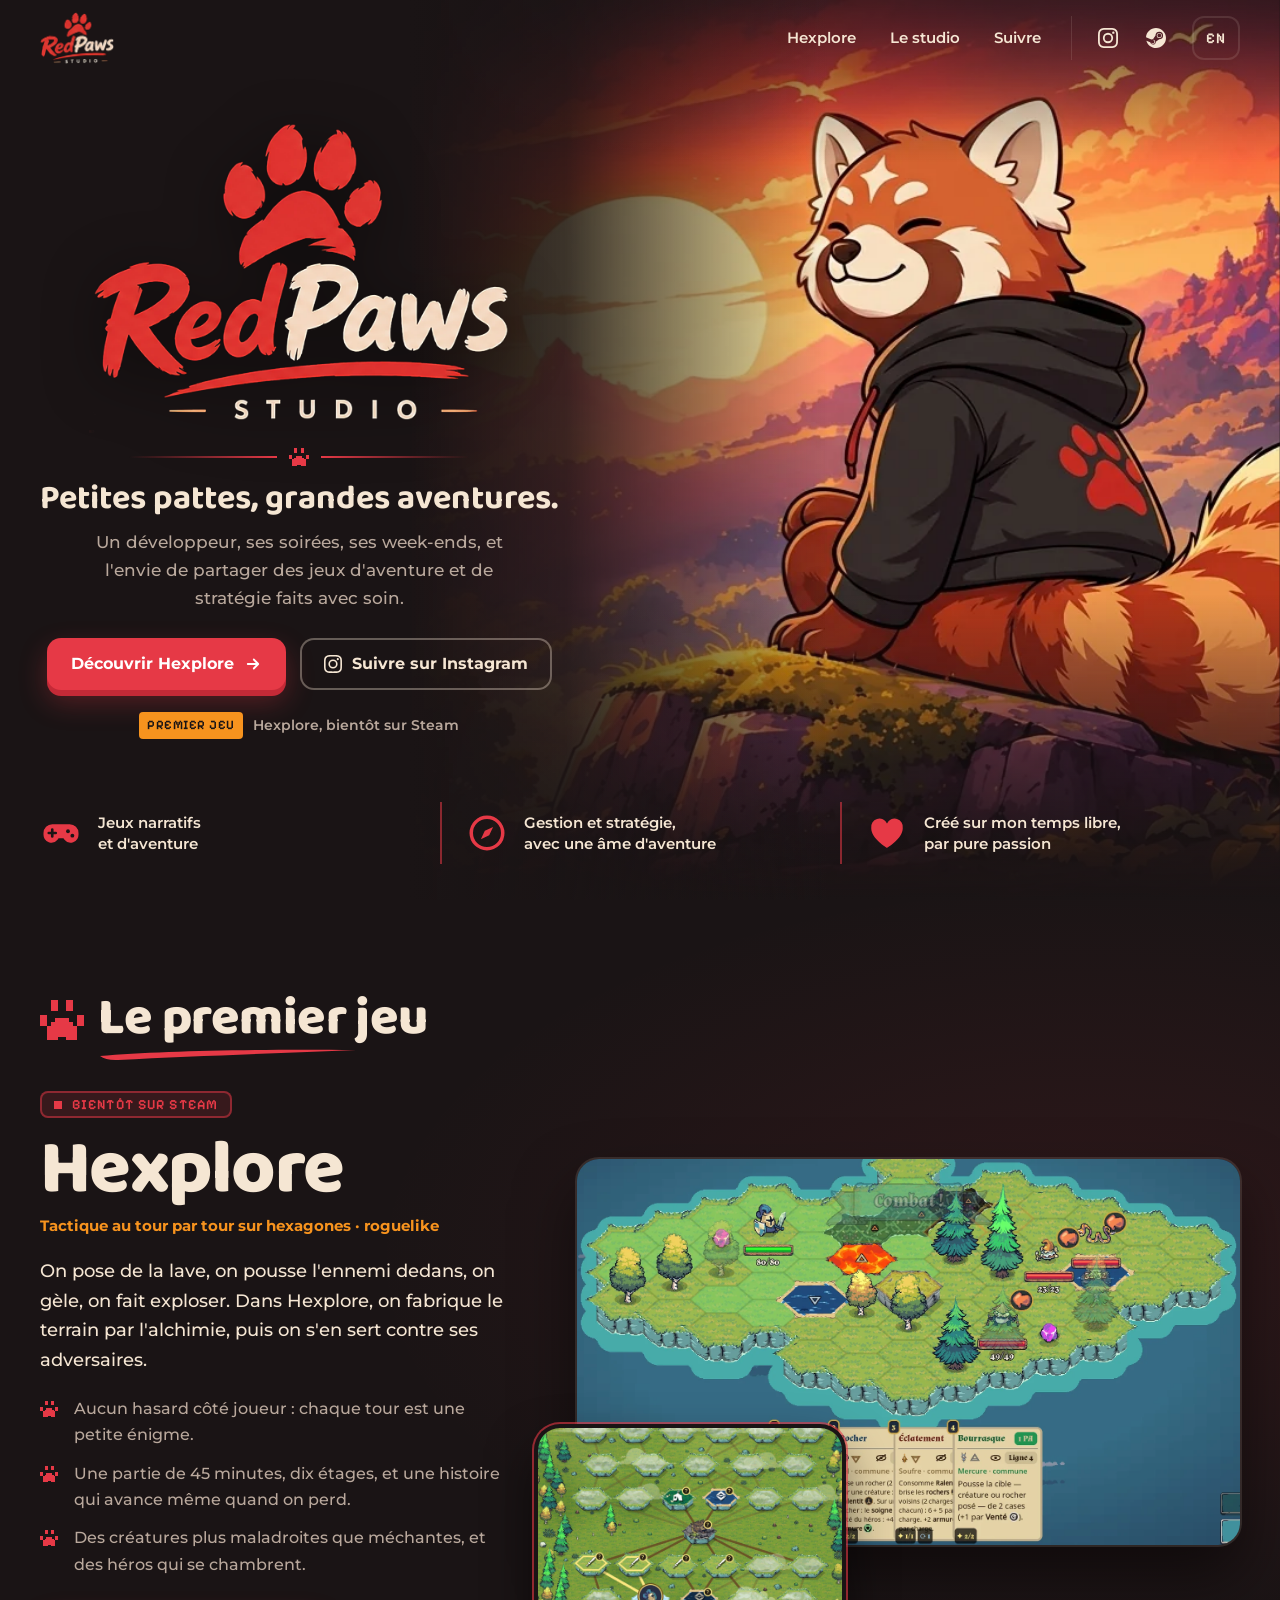
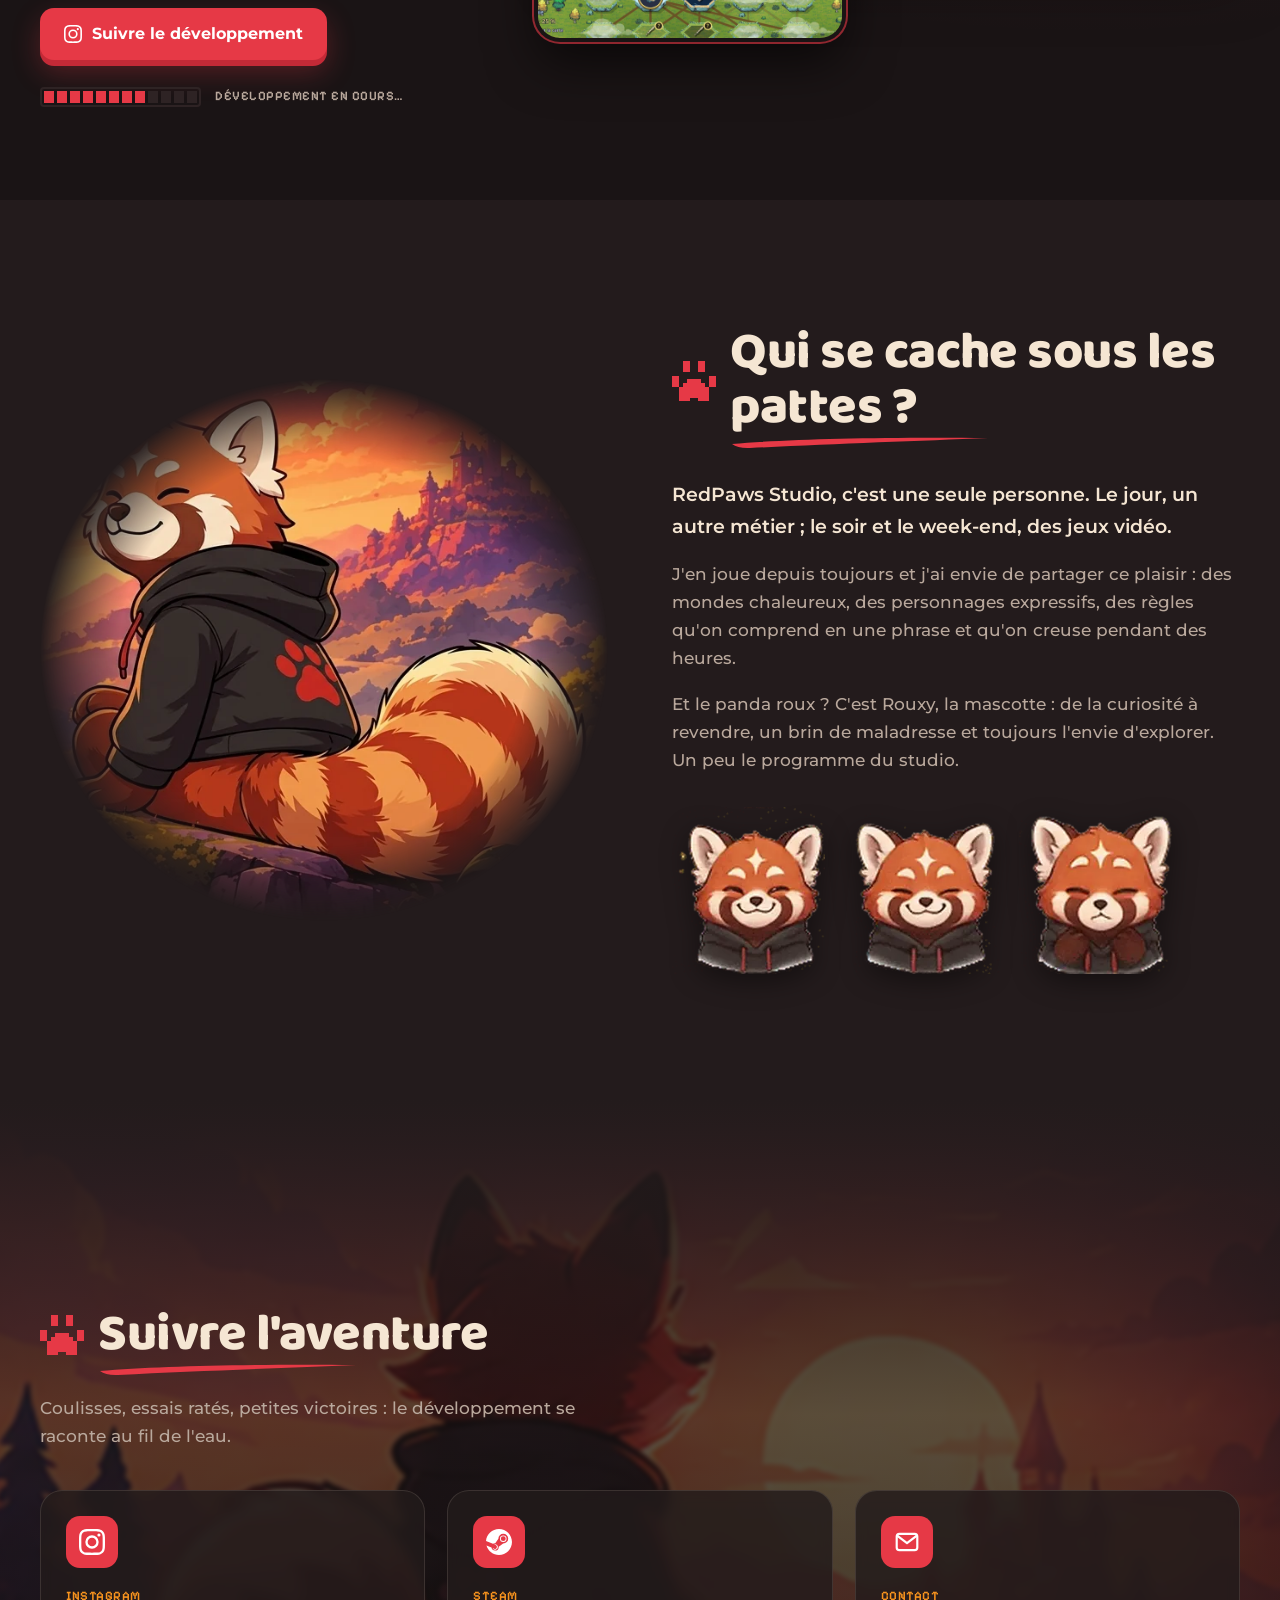
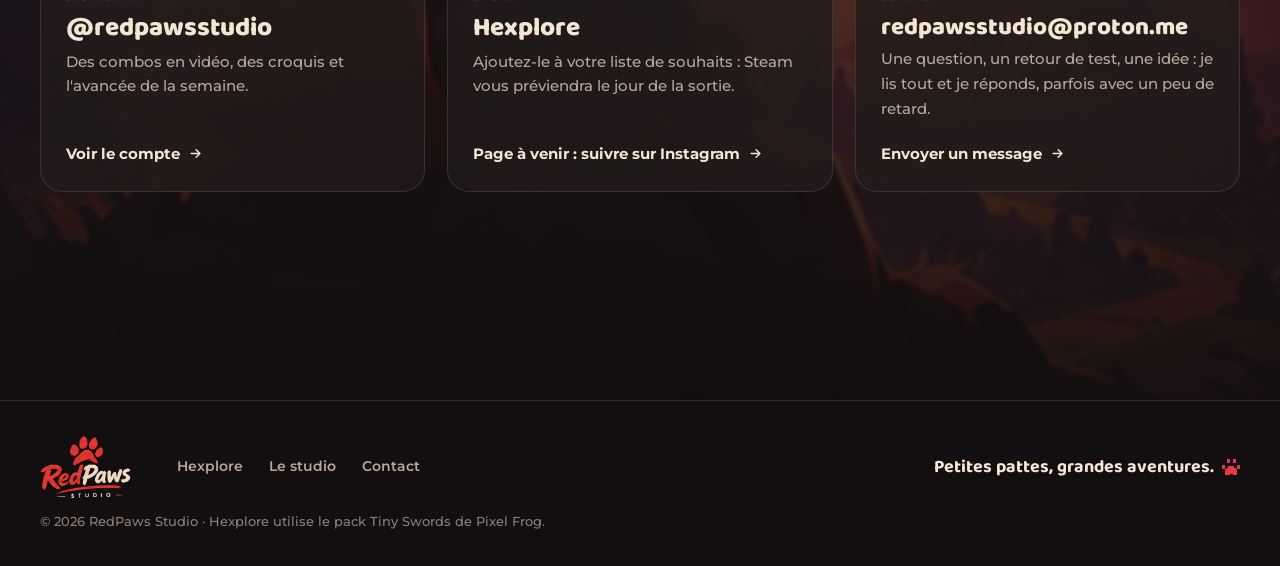
==== commit e0b98ff1: "Site : le nouveau Rouxy (vrai panda roux) à l'accueil, dans le studio (têtes animées) et sur l'image" ====
--- a/fr/index.html
+++ b/fr/index.html
@@ -30,7 +30,7 @@
   <link rel="preconnect" href="https://fonts.googleapis.com">
   <link rel="preconnect" href="https://fonts.gstatic.com" crossorigin>
   <link href="https://fonts.googleapis.com/css2?family=Baloo+2:wght@600;700;800&family=Montserrat:wght@400;500;600;700&family=Pixelify+Sans:wght@500;600&display=swap" rel="stylesheet">
-  <link rel="preload" as="image" href="../assets/img/hero.webp">
+  <link rel="preload" as="image" href="../assets/img/hero-v2.webp">
   <link rel="stylesheet" href="../styles.css">
 </head>
 <body>
@@ -73,7 +73,7 @@
     <!-- 1. Accueil -->
     <section class="hero" id="home" data-enter>
       <div class="hero__art" aria-hidden="true">
-        <img src="../assets/img/hero.webp" alt="" width="1395" height="1127" fetchpriority="high">
+        <img src="../assets/img/hero-v2.webp" alt="" width="1376" height="768" fetchpriority="high">
       </div>
       <div class="wrap hero__in">
         <div class="hero__copy">
@@ -146,7 +146,7 @@
     <section class="studio" id="studio">
       <div class="wrap studio__grid">
         <div class="studio__art">
-          <img src="../assets/img/mascotte.webp" alt="Rouxy, la mascotte de RedPaws Studio : un panda roux en sweat à capuche noir, assis, le sourire jusqu'aux oreilles" width="1100" height="920" loading="lazy">
+          <img src="../assets/img/mascotte-v2.webp" alt="Rouxy, la mascotte de RedPaws Studio : un panda roux en sweat à capuche noir, face au château, le sourire jusqu'aux oreilles" width="660" height="630" loading="lazy">
         </div>
         <div class="studio__copy">
           <h2 class="title"><svg aria-hidden="true"><use href="#i-paw"/></svg> Qui se cache sous les pattes ?</h2>
@@ -154,9 +154,9 @@
           <p>J'en joue depuis toujours et j'ai envie de partager ce plaisir : des mondes chaleureux, des personnages expressifs, des règles qu'on comprend en une phrase et qu'on creuse pendant des heures.</p>
           <p>Et le panda roux ? C'est Rouxy, la mascotte : de la curiosité à revendre, un brin de maladresse et toujours l'envie d'explorer. Un peu le programme du studio.</p>
           <div class="studio__faces">
-            <img src="../assets/img/mascotte-rire.webp" alt="Rouxy éclate de rire" width="529" height="435" loading="lazy">
-            <img src="../assets/img/mascotte-malice.webp" alt="Rouxy, le regard plein de malice" width="458" height="420" loading="lazy">
-            <img src="../assets/img/mascotte-surprise.webp" alt="Rouxy, les yeux ronds de surprise" width="476" height="429" loading="lazy">
+            <img src="../assets/img/rouxy-rire.webp" alt="Rouxy éclate de rire" width="184" height="200" loading="lazy">
+            <img src="../assets/img/rouxy-content.webp" alt="Rouxy, tout sourire" width="188" height="200" loading="lazy">
+            <img src="../assets/img/rouxy-surprise.webp" alt="Rouxy, les yeux ronds de surprise" width="181" height="200" loading="lazy">
           </div>
         </div>
       </div>
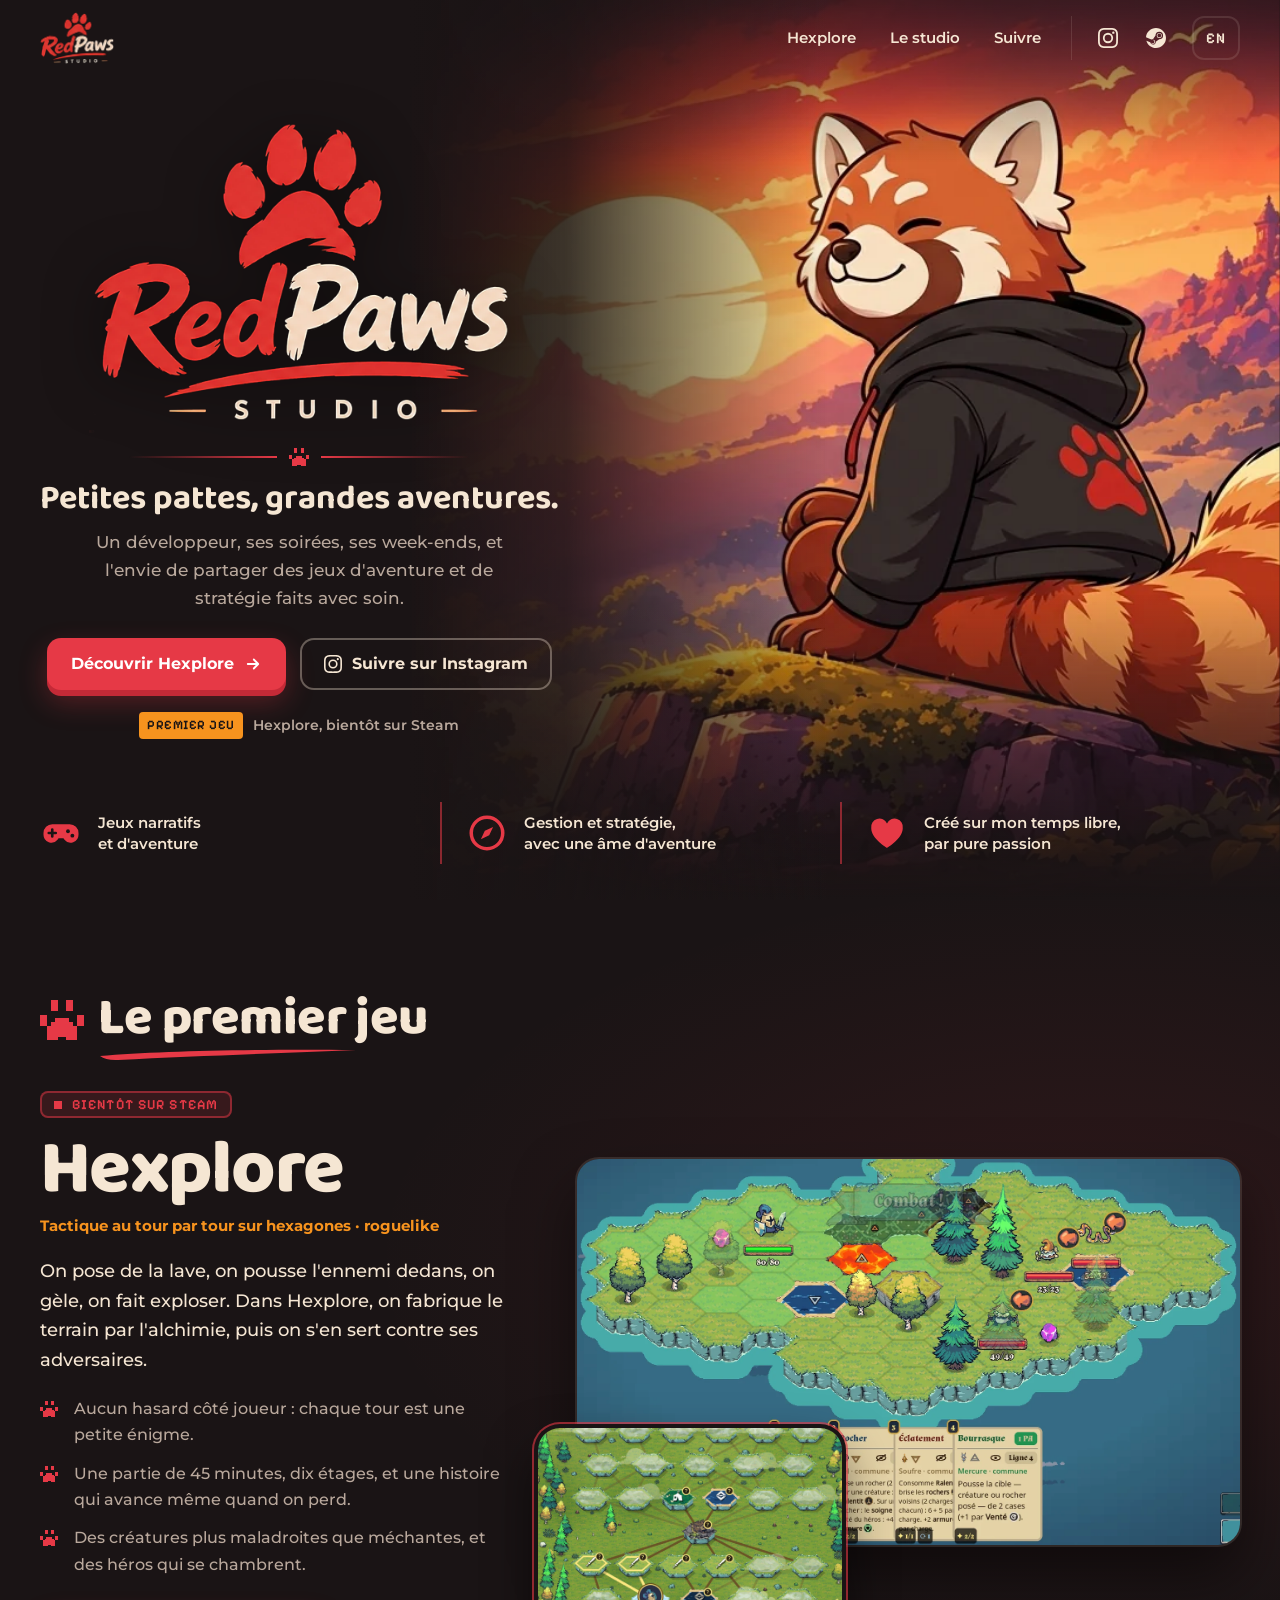
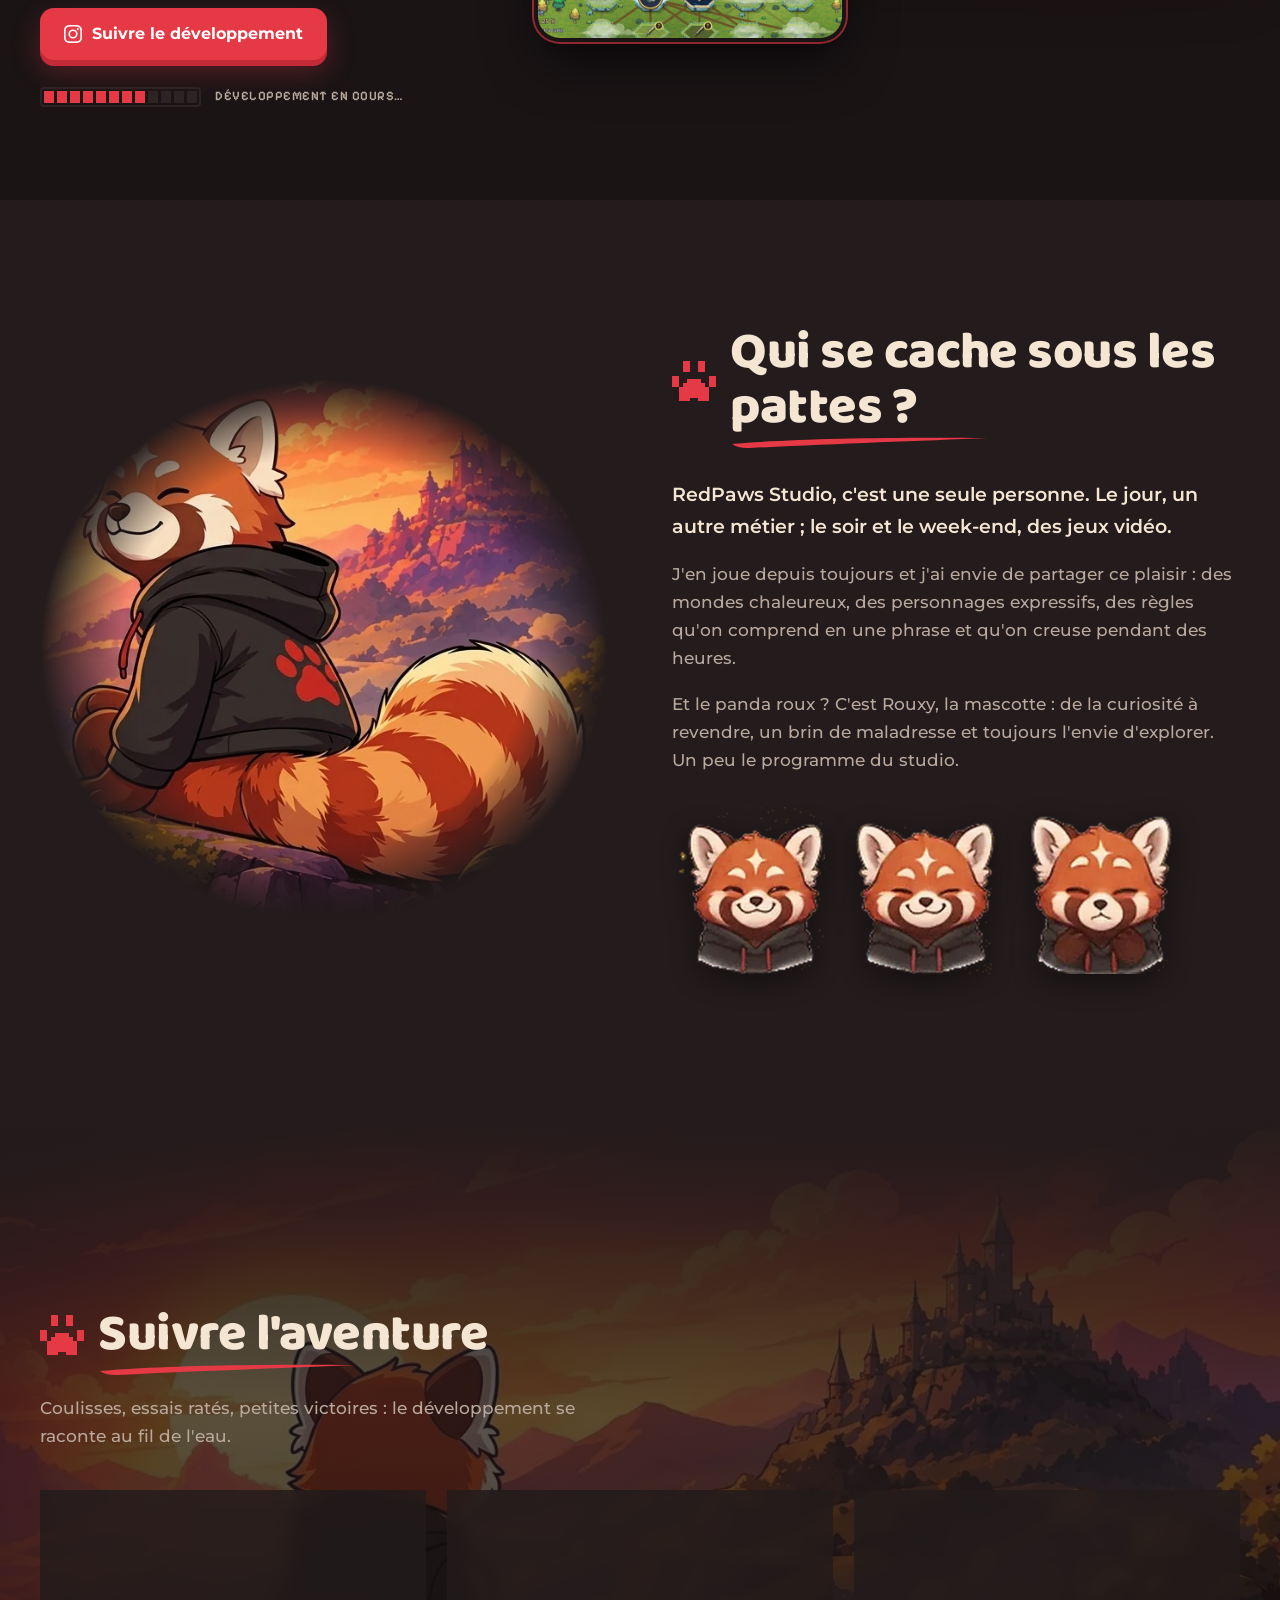
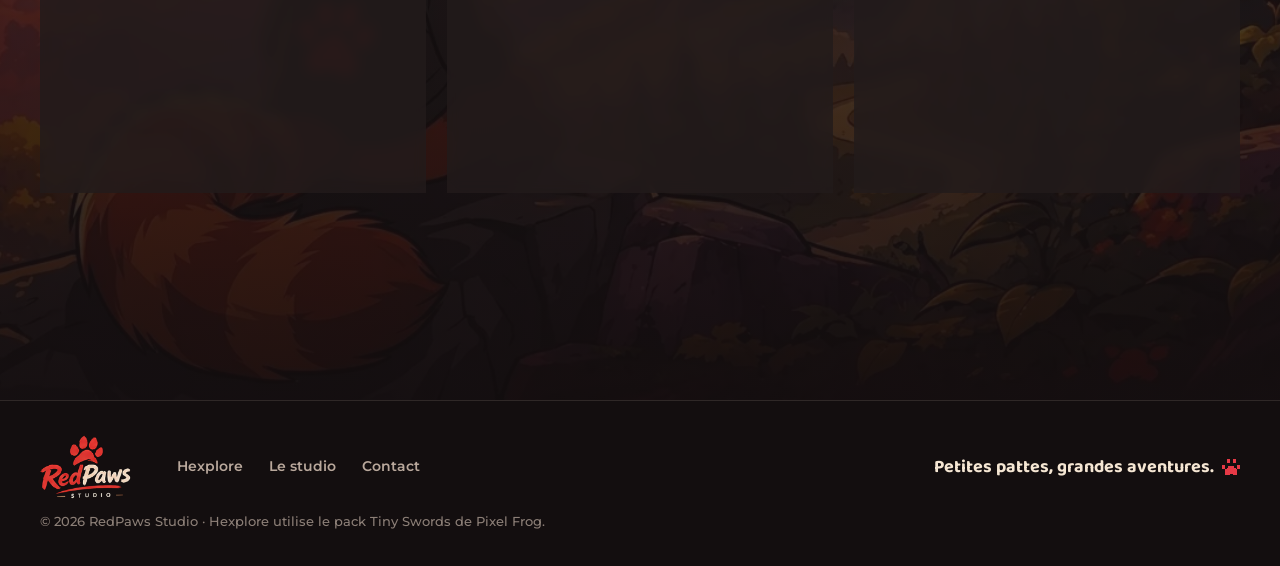
==== commit 75493db3: "Site : fond de « Suivre » redessiné par Gemini (nouveau Rouxy de dos, 1376 × 768, sans flou) Co-Auth" ====
--- a/fr/index.html
+++ b/fr/index.html
@@ -164,7 +164,7 @@
 
     <!-- 4. Suivre et contact -->
     <section class="follow" id="follow">
-      <div class="follow__bg" aria-hidden="true"><img src="../assets/img/panorama.webp" alt="" width="1095" height="753" loading="lazy"></div>
+      <div class="follow__bg" aria-hidden="true"><img src="../assets/img/panorama-v2.webp" alt="" width="1376" height="768" loading="lazy"></div>
       <div class="wrap">
         <h2 class="title"><svg aria-hidden="true"><use href="#i-paw"/></svg> Suivre l'aventure</h2>
         <p class="follow__lead">Coulisses, essais ratés, petites victoires : le développement se raconte au fil de l'eau.</p>
--- a/styles.css
+++ b/styles.css
@@ -202,7 +202,7 @@
 .follow { position: relative; padding: clamp(72px, 10vw, 120px) 0; isolation: isolate; overflow: hidden; }
 .follow__bg { position: absolute; inset: 0; z-index: -1; }
 .follow__bg img { width: 100%; height: 100%; object-fit: cover; object-position: 50% 60%; }
-.follow__bg img { filter: blur(2px) saturate(1.1); transform: scale(1.02); }
+.follow__bg img { filter: saturate(1.1); }
 .follow__bg::after { content: ""; position: absolute; inset: 0; background: linear-gradient(180deg, var(--ink-2) 0%, rgba(26, 20, 21, .72) 35%, rgba(19, 14, 15, .92) 100%); }
 .follow__lead { margin-top: 18px; max-width: 560px; color: var(--muted); }
 .cards { display: grid; grid-template-columns: repeat(var(--n, 3), 1fr); gap: 22px; margin-top: 40px; }
